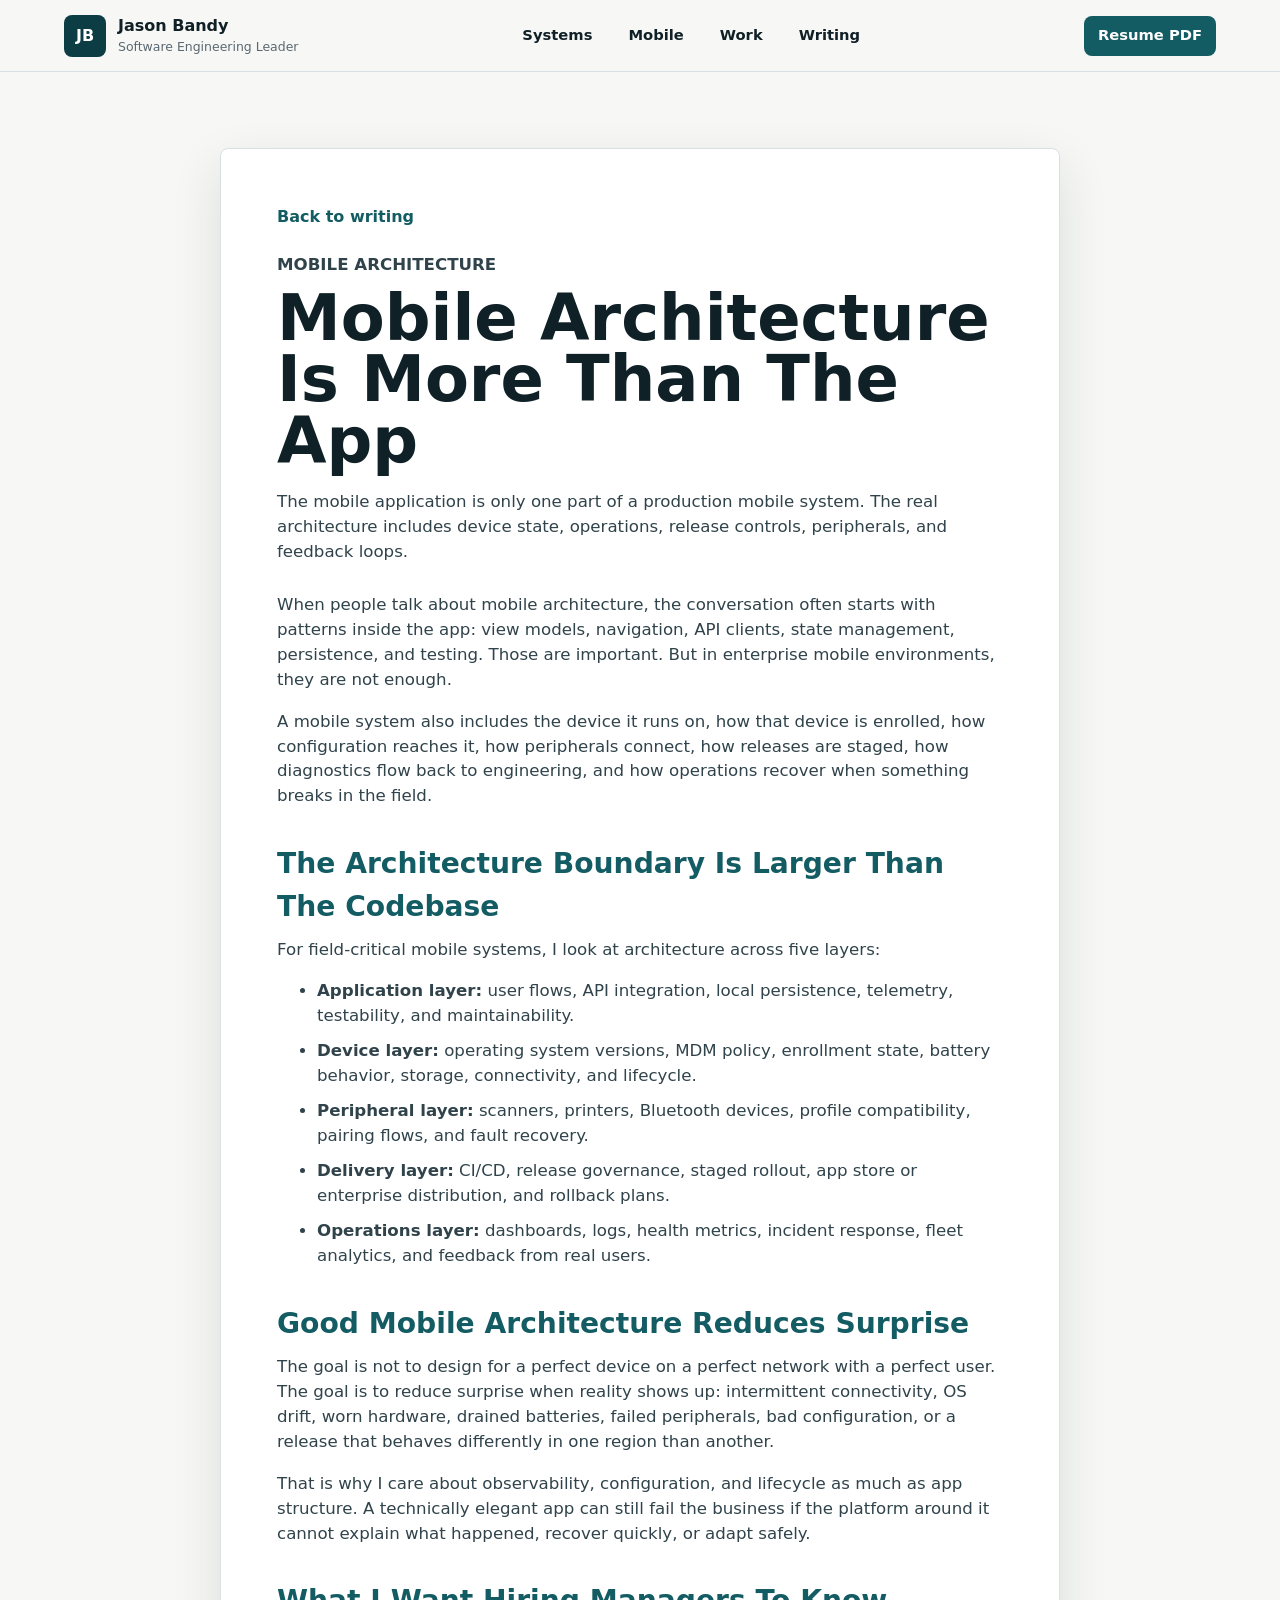
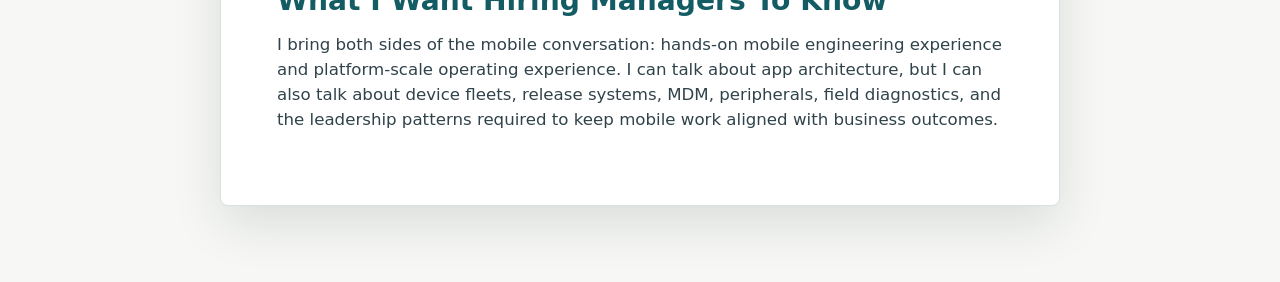
==== blog/mobile-architecture-more-than-the-app.html @ 9c54a7f9 "Add mobile architecture portfolio content" ====
<!DOCTYPE html>
<html lang="en">
<head>
  <meta charset="UTF-8">
  <meta name="viewport" content="width=device-width, initial-scale=1.0">
  <title>Mobile Architecture Is More Than The App - Jason Bandy</title>
  <link rel="stylesheet" href="../styles.css">
</head>
<body>
  <header class="topbar">
    <a class="brand" href="../index.html#overview" aria-label="Jason Bandy portfolio dashboard">
      <span class="brand-mark">JB</span>
      <span>
        <strong>Jason Bandy</strong>
        <small>Software Engineering Leader</small>
      </span>
    </a>
    <nav class="nav-links" aria-label="Primary navigation">
      <a href="../index.html#systems">Systems</a>
      <a href="../index.html#mobile-architecture">Mobile</a>
      <a href="../index.html#work-examples">Work</a>
      <a href="../index.html#writing">Writing</a>
    </nav>
    <a class="resume-link" href="../assets/jason-bandy-resume.pdf">Resume PDF</a>
  </header>

  <main class="article-page">
    <article class="article-shell">
      <a class="back-link" href="../index.html#writing">Back to writing</a>
      <p class="eyebrow">Mobile Architecture</p>
      <h1>Mobile Architecture Is More Than The App</h1>
      <p class="article-dek">The mobile application is only one part of a production mobile system. The real architecture includes device state, operations, release controls, peripherals, and feedback loops.</p>

      <p>When people talk about mobile architecture, the conversation often starts with patterns inside the app: view models, navigation, API clients, state management, persistence, and testing. Those are important. But in enterprise mobile environments, they are not enough.</p>

      <p>A mobile system also includes the device it runs on, how that device is enrolled, how configuration reaches it, how peripherals connect, how releases are staged, how diagnostics flow back to engineering, and how operations recover when something breaks in the field.</p>

      <h2>The Architecture Boundary Is Larger Than The Codebase</h2>
      <p>For field-critical mobile systems, I look at architecture across five layers:</p>
      <ul>
        <li><strong>Application layer:</strong> user flows, API integration, local persistence, telemetry, testability, and maintainability.</li>
        <li><strong>Device layer:</strong> operating system versions, MDM policy, enrollment state, battery behavior, storage, connectivity, and lifecycle.</li>
        <li><strong>Peripheral layer:</strong> scanners, printers, Bluetooth devices, profile compatibility, pairing flows, and fault recovery.</li>
        <li><strong>Delivery layer:</strong> CI/CD, release governance, staged rollout, app store or enterprise distribution, and rollback plans.</li>
        <li><strong>Operations layer:</strong> dashboards, logs, health metrics, incident response, fleet analytics, and feedback from real users.</li>
      </ul>

      <h2>Good Mobile Architecture Reduces Surprise</h2>
      <p>The goal is not to design for a perfect device on a perfect network with a perfect user. The goal is to reduce surprise when reality shows up: intermittent connectivity, OS drift, worn hardware, drained batteries, failed peripherals, bad configuration, or a release that behaves differently in one region than another.</p>

      <p>That is why I care about observability, configuration, and lifecycle as much as app structure. A technically elegant app can still fail the business if the platform around it cannot explain what happened, recover quickly, or adapt safely.</p>

      <h2>What I Want Hiring Managers To Know</h2>
      <p>I bring both sides of the mobile conversation: hands-on mobile engineering experience and platform-scale operating experience. I can talk about app architecture, but I can also talk about device fleets, release systems, MDM, peripherals, field diagnostics, and the leadership patterns required to keep mobile work aligned with business outcomes.</p>
    </article>
  </main>
</body>
</html>
---- styles.css ----
:root {
  --ink: #102027;
  --muted: #5a6871;
  --line: #d8e0e3;
  --teal: #145c63;
  --teal-dark: #0d3d44;
  --amber: #d08b2d;
  --coral: #c45b4c;
  --green: #5f8b6b;
  --paper: #f7f8f5;
  --panel: #ffffff;
  --shadow: 0 18px 50px rgba(16, 32, 39, 0.12);
}

* {
  box-sizing: border-box;
}

html {
  scroll-behavior: smooth;
}

body {
  margin: 0;
  color: var(--ink);
  background: var(--paper);
  font-family: Inter, ui-sans-serif, system-ui, -apple-system, BlinkMacSystemFont, "Segoe UI", sans-serif;
  line-height: 1.5;
}

a {
  color: inherit;
  text-decoration: none;
}

.topbar {
  position: sticky;
  top: 0;
  z-index: 20;
  display: flex;
  align-items: center;
  justify-content: space-between;
  gap: 24px;
  min-height: 72px;
  padding: 12px clamp(20px, 5vw, 72px);
  background: rgba(247, 248, 245, 0.92);
  border-bottom: 1px solid var(--line);
  backdrop-filter: blur(16px);
}

.brand {
  display: inline-flex;
  align-items: center;
  gap: 12px;
}

.brand-mark {
  display: grid;
  place-items: center;
  width: 42px;
  height: 42px;
  background: var(--teal-dark);
  color: white;
  border-radius: 8px;
  font-weight: 800;
}

.brand strong,
.brand small {
  display: block;
}

.brand small {
  color: var(--muted);
  font-size: 0.78rem;
}

.nav-links {
  display: flex;
  gap: 8px;
}

.nav-links a,
.resume-link,
.hero-actions a,
.contact-actions a {
  min-height: 40px;
  display: inline-flex;
  align-items: center;
  justify-content: center;
  padding: 0 14px;
  border-radius: 8px;
  font-weight: 700;
  font-size: 0.92rem;
}

.nav-links a:hover,
.resume-link:hover,
.secondary-action:hover,
.contact-actions a:hover {
  background: #e8eeee;
}

.resume-link,
.primary-action {
  background: var(--teal);
  color: white;
}

.resume-link:hover,
.primary-action:hover {
  background: var(--teal-dark);
}

.hero {
  position: relative;
  min-height: calc(100vh - 72px);
  display: grid;
  grid-template-columns: minmax(0, 1.2fr) minmax(260px, 0.55fr);
  align-items: end;
  gap: 28px;
  overflow: hidden;
  padding: clamp(36px, 7vw, 84px) clamp(20px, 5vw, 72px);
  color: white;
}

.hero-image,
.hero-shade {
  position: absolute;
  inset: 0;
}

.hero-image {
  width: 100%;
  height: 100%;
  object-fit: cover;
}

.hero-shade {
  background:
    linear-gradient(90deg, rgba(8, 25, 30, 0.94) 0%, rgba(8, 25, 30, 0.76) 42%, rgba(8, 25, 30, 0.28) 100%),
    linear-gradient(0deg, rgba(8, 25, 30, 0.42), rgba(8, 25, 30, 0.05));
}

.hero-content,
.status-panel {
  position: relative;
  z-index: 1;
}

.eyebrow {
  margin: 0 0 10px;
  color: var(--amber);
  font-size: 0.78rem;
  font-weight: 800;
  letter-spacing: 0;
  text-transform: uppercase;
}

h1,
h2,
h3,
p {
  margin-top: 0;
}

h1 {
  max-width: 930px;
  margin-bottom: 18px;
  font-size: clamp(2.25rem, 5.1vw, 4.7rem);
  line-height: 0.96;
  letter-spacing: 0;
}

.hero-copy {
  max-width: 740px;
  margin-bottom: 28px;
  color: rgba(255, 255, 255, 0.86);
  font-size: clamp(1rem, 1.5vw, 1.25rem);
}

.hero-actions {
  display: flex;
  flex-wrap: wrap;
  gap: 10px;
}

.secondary-action {
  border: 1px solid rgba(255, 255, 255, 0.35);
  color: white;
}

.status-panel {
  align-self: end;
  display: grid;
  gap: 12px;
  padding: 18px;
  border: 1px solid rgba(255, 255, 255, 0.24);
  border-radius: 8px;
  background: rgba(13, 61, 68, 0.76);
  box-shadow: var(--shadow);
  backdrop-filter: blur(16px);
}

.status-panel div {
  padding-bottom: 12px;
  border-bottom: 1px solid rgba(255, 255, 255, 0.18);
}

.status-panel div:last-child {
  padding-bottom: 0;
  border-bottom: 0;
}

.status-label {
  display: block;
  margin-bottom: 4px;
  color: rgba(255, 255, 255, 0.65);
  font-size: 0.78rem;
  text-transform: uppercase;
}

.status-panel strong {
  font-size: 1rem;
}

.metrics-band {
  display: grid;
  grid-template-columns: repeat(4, 1fr);
  gap: 1px;
  background: var(--line);
  border-top: 1px solid var(--line);
  border-bottom: 1px solid var(--line);
}

.metrics-band article {
  padding: 24px clamp(18px, 4vw, 40px);
  background: var(--panel);
}

.metric-value,
.metric-label {
  display: block;
}

.metric-value {
  color: var(--teal);
  font-size: clamp(1.8rem, 3vw, 3rem);
  font-weight: 850;
  line-height: 1;
}

.metric-label {
  margin-top: 8px;
  color: var(--muted);
  font-weight: 700;
}

.dashboard-section {
  padding: clamp(46px, 7vw, 86px) clamp(20px, 5vw, 72px);
}

.section-heading {
  display: flex;
  align-items: end;
  justify-content: space-between;
  gap: 24px;
  margin-bottom: 24px;
}

.section-heading h2,
.contact-section h2 {
  max-width: 780px;
  margin: 0;
  font-size: clamp(1.65rem, 3.2vw, 3.1rem);
  line-height: 1.03;
  letter-spacing: 0;
}

.segmented-control {
  display: inline-flex;
  flex: 0 0 auto;
  padding: 4px;
  border: 1px solid var(--line);
  border-radius: 8px;
  background: white;
}

.segment {
  min-width: 64px;
  min-height: 36px;
  border: 0;
  border-radius: 6px;
  background: transparent;
  color: var(--muted);
  font: inherit;
  font-weight: 800;
  cursor: pointer;
}

.segment.active {
  background: var(--ink);
  color: white;
}

.project-grid,
.skills-board {
  display: grid;
  grid-template-columns: repeat(4, minmax(0, 1fr));
  gap: 16px;
}

.project-card,
.skills-board article,
.impact-panel,
.architecture-lead,
.architecture-grid article,
.case-study-card,
.blog-card {
  border: 1px solid var(--line);
  border-radius: 8px;
  background: var(--panel);
  box-shadow: 0 10px 28px rgba(16, 32, 39, 0.07);
}

.project-card {
  display: flex;
  flex-direction: column;
  min-height: 380px;
  padding: 20px;
  transition: transform 180ms ease, box-shadow 180ms ease, opacity 160ms ease;
}

.project-card:hover {
  transform: translateY(-4px);
  box-shadow: var(--shadow);
}

.project-card.hidden {
  display: none;
}

.card-topline {
  display: flex;
  align-items: center;
  justify-content: space-between;
  gap: 12px;
  margin-bottom: 18px;
  color: var(--muted);
  font-size: 0.8rem;
  font-weight: 800;
  text-transform: uppercase;
}

.card-topline strong {
  color: var(--coral);
  font-size: 1.15rem;
}

.project-card h3,
.skills-board h3,
.impact-panel h3,
.timeline h3 {
  margin-bottom: 8px;
  font-size: 1.12rem;
}

.project-card p,
.skills-board p,
.timeline p,
.architecture-lead p,
.architecture-grid p,
.case-study-card p,
.blog-card p {
  color: var(--muted);
}

.project-card ul {
  margin: auto 0 0;
  padding-left: 18px;
  color: #30434b;
}

.project-card li {
  margin-top: 8px;
}

.mobile-architecture-section {
  background: #ffffff;
}

.architecture-layout {
  display: grid;
  grid-template-columns: minmax(280px, 0.52fr) minmax(0, 1fr);
  gap: 18px;
}

.architecture-lead {
  padding: 26px;
  background: var(--ink);
  color: white;
}

.architecture-lead h3 {
  margin-bottom: 12px;
  font-size: clamp(1.5rem, 3vw, 2.5rem);
  line-height: 1;
}

.architecture-lead p {
  color: rgba(255, 255, 255, 0.78);
}

.architecture-grid {
  display: grid;
  grid-template-columns: repeat(2, minmax(0, 1fr));
  gap: 16px;
}

.architecture-grid article {
  min-height: 220px;
  padding: 22px;
}

.architecture-grid span {
  display: inline-flex;
  align-items: center;
  justify-content: center;
  width: 34px;
  height: 34px;
  margin-bottom: 18px;
  border-radius: 8px;
  background: #e8eeee;
  color: var(--teal);
  font-weight: 850;
}

.work-section {
  background: #eef3f1;
}

.case-study-grid,
.blog-grid {
  display: grid;
  grid-template-columns: repeat(4, minmax(0, 1fr));
  gap: 16px;
}

.case-study-card {
  min-height: 420px;
  padding: 22px;
}

.case-meta,
.blog-kicker {
  display: block;
  margin-bottom: 14px;
  color: var(--coral);
  font-size: 0.76rem;
  font-weight: 850;
  text-transform: uppercase;
}

.case-study-card h3,
.blog-card h3 {
  margin-bottom: 12px;
  font-size: 1.22rem;
  line-height: 1.15;
}

.case-problem {
  padding-top: 14px;
  border-top: 1px solid var(--line);
}

.writing-section {
  background: #ffffff;
}

.blog-grid {
  grid-template-columns: 1.25fr 1fr 1fr;
}

.blog-card {
  display: flex;
  flex-direction: column;
  min-height: 270px;
  padding: 24px;
}

.featured-post {
  background: var(--teal-dark);
  color: white;
}

.featured-post p {
  color: rgba(255, 255, 255, 0.76);
}

.blog-card a {
  align-self: flex-start;
  margin-top: auto;
  min-height: 38px;
  display: inline-flex;
  align-items: center;
  padding: 0 12px;
  border: 1px solid var(--line);
  border-radius: 8px;
  color: var(--teal);
  font-weight: 850;
}

.featured-post a {
  border-color: rgba(255, 255, 255, 0.26);
  color: white;
}

.article-page {
  padding: clamp(34px, 6vw, 76px) clamp(20px, 5vw, 72px);
}

.article-shell {
  max-width: 840px;
  margin: 0 auto;
  padding: clamp(28px, 5vw, 56px);
  border: 1px solid var(--line);
  border-radius: 8px;
  background: white;
  box-shadow: var(--shadow);
}

.article-shell h1 {
  max-width: 780px;
  color: var(--ink);
  font-size: clamp(2.1rem, 5vw, 4.1rem);
}

.article-shell h2 {
  margin-top: 34px;
  margin-bottom: 10px;
  color: var(--teal);
  font-size: clamp(1.25rem, 2.2vw, 1.8rem);
}

.article-shell p,
.article-shell li {
  color: #30434b;
  font-size: 1.04rem;
}

.article-shell li {
  margin-bottom: 10px;
}

.article-dek {
  margin-bottom: 28px;
  color: var(--muted);
  font-size: 1.18rem;
}

.back-link {
  display: inline-flex;
  margin-bottom: 24px;
  color: var(--teal);
  font-weight: 850;
}

.split-layout {
  display: grid;
  grid-template-columns: minmax(0, 1fr) 360px;
  gap: 28px;
  background: #eef3f1;
}

.split-layout .section-heading {
  grid-column: 1 / -1;
  margin-bottom: 0;
}

.timeline {
  display: grid;
  gap: 14px;
}

.timeline-item {
  display: grid;
  grid-template-columns: 140px minmax(0, 1fr);
  gap: 20px;
  padding: 18px 0;
  border-bottom: 1px solid #c9d5d2;
}

.timeline-item:first-child {
  padding-top: 0;
}

.timeline-item time {
  color: var(--teal);
  font-weight: 850;
}

.timeline-item p {
  margin-bottom: 0;
}

.impact-panel {
  align-self: start;
  position: sticky;
  top: 96px;
  padding: 22px;
}

.bar-row {
  margin-top: 18px;
}

.bar-row span:first-child {
  display: block;
  margin-bottom: 8px;
  color: var(--muted);
  font-weight: 800;
}

.bar {
  height: 10px;
  overflow: hidden;
  border-radius: 999px;
  background: #d9e1de;
}

.bar span {
  display: block;
  height: 100%;
  border-radius: inherit;
  background: var(--green);
}

.skills-board {
  grid-template-columns: repeat(3, minmax(0, 1fr));
}

.skills-board article {
  min-height: 184px;
  padding: 22px;
}

.contact-section {
  display: grid;
  grid-template-columns: minmax(0, 1fr) minmax(280px, 420px);
  gap: 32px;
  align-items: center;
  background: var(--ink);
  color: white;
}

.contact-actions {
  display: grid;
  gap: 10px;
}

.contact-actions a {
  justify-content: flex-start;
  border: 1px solid rgba(255, 255, 255, 0.22);
}

@media (max-width: 1050px) {
  .project-grid,
  .skills-board,
  .case-study-grid,
  .blog-grid {
    grid-template-columns: repeat(2, minmax(0, 1fr));
  }

  .metrics-band {
    grid-template-columns: repeat(2, 1fr);
  }

  .hero,
  .split-layout,
  .contact-section,
  .architecture-layout {
    grid-template-columns: 1fr;
  }

  .impact-panel {
    position: static;
  }
}

@media (max-width: 760px) {
  .topbar {
    position: static;
    align-items: flex-start;
    flex-direction: column;
  }

  .nav-links {
    width: 100%;
    overflow-x: auto;
    padding-bottom: 2px;
  }

  .resume-link {
    width: 100%;
  }

  .hero {
    min-height: 820px;
    align-items: end;
    padding-top: 72px;
  }

  .section-heading {
    align-items: stretch;
    flex-direction: column;
  }

  .segmented-control {
    width: 100%;
    overflow-x: auto;
  }

  .segment {
    flex: 1;
  }

  .project-grid,
  .skills-board,
  .metrics-band,
  .architecture-grid,
  .case-study-grid,
  .blog-grid {
    grid-template-columns: 1fr;
  }

  .timeline-item {
    grid-template-columns: 1fr;
    gap: 6px;
  }
}
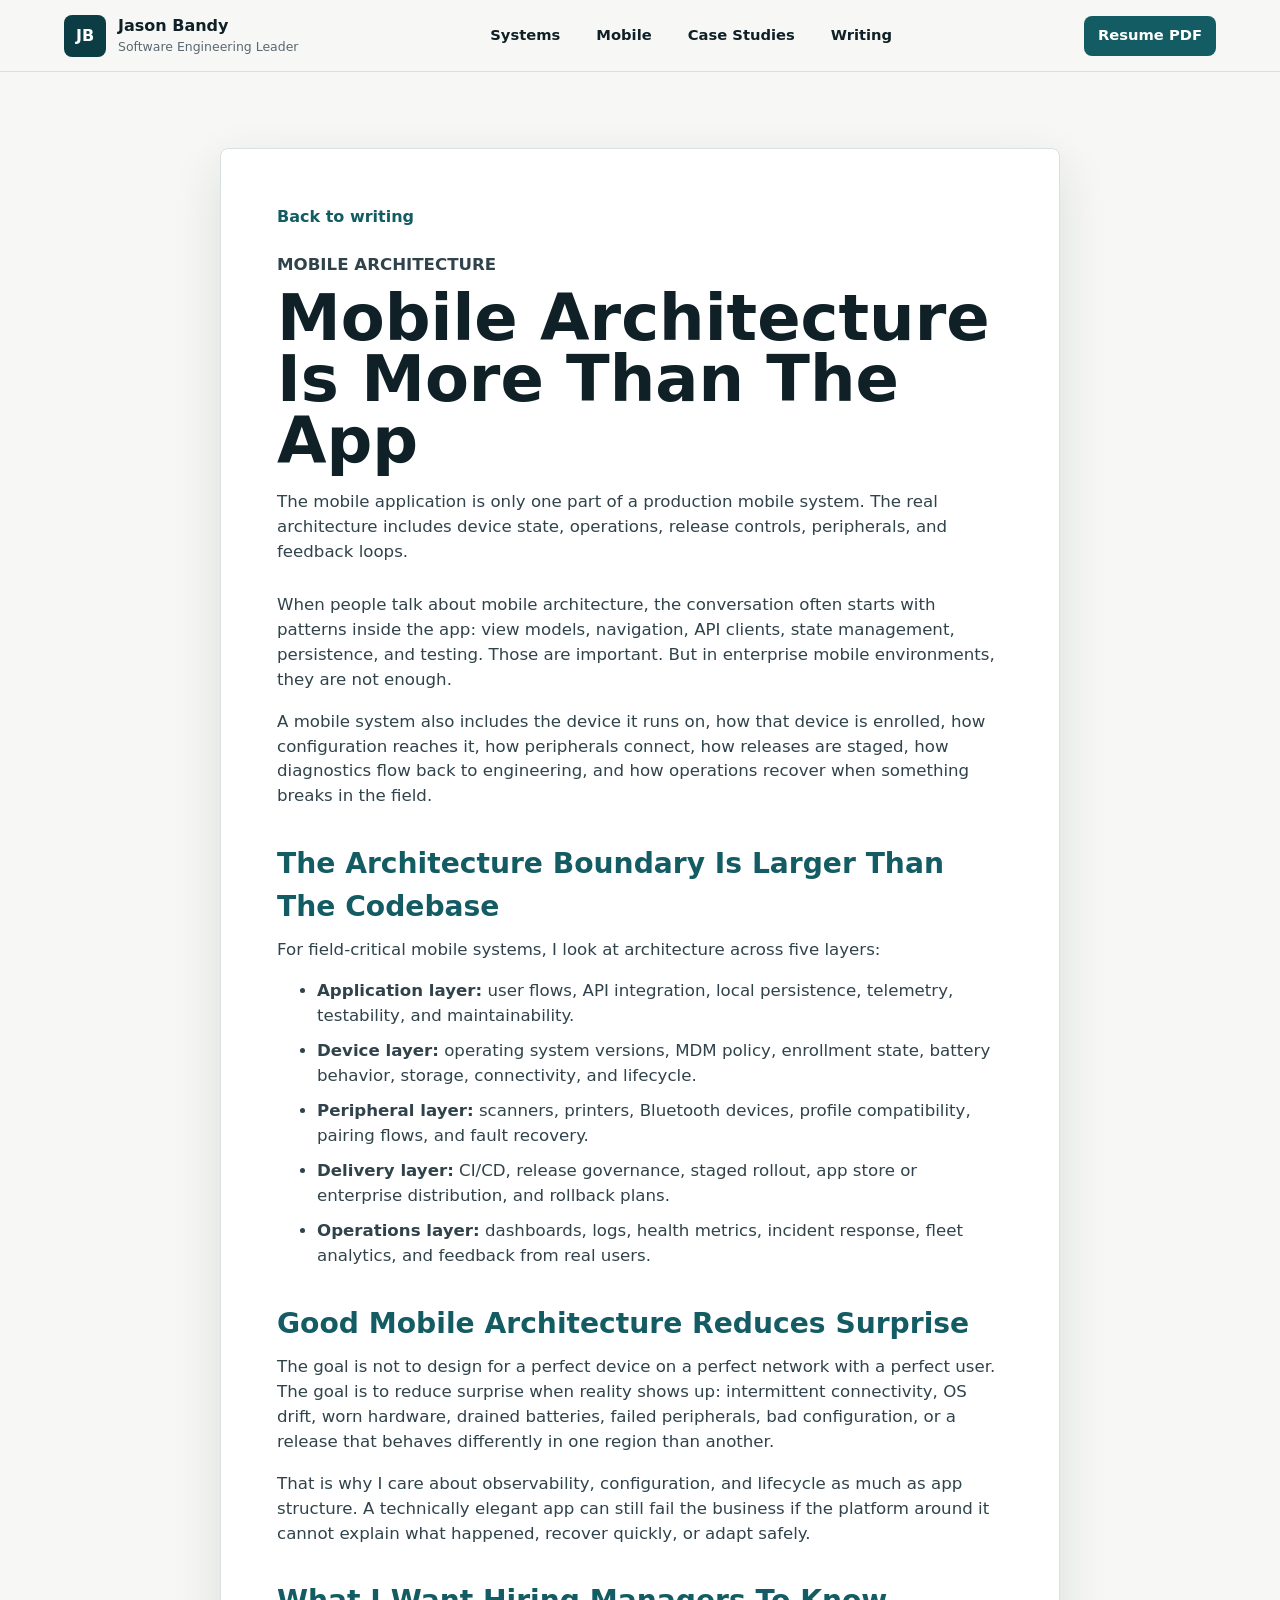
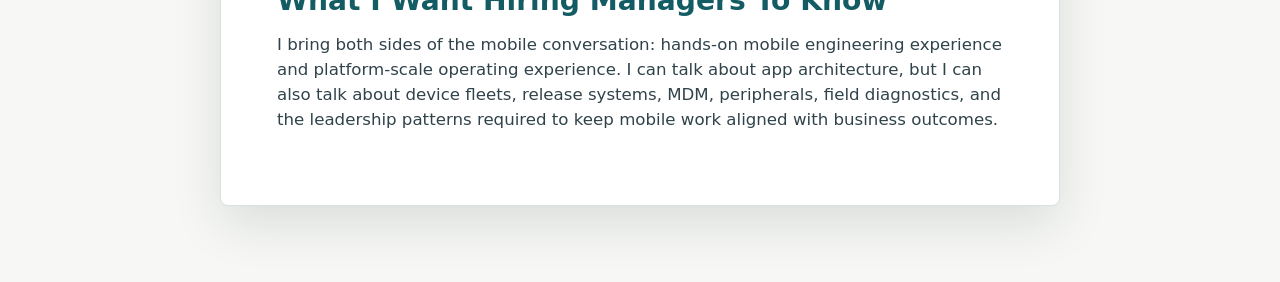
==== commit 36f1b943: "Add tabbed case studies section" ====
--- a/blog/mobile-architecture-more-than-the-app.html
+++ b/blog/mobile-architecture-more-than-the-app.html
@@ -18,7 +18,7 @@
     <nav class="nav-links" aria-label="Primary navigation">
       <a href="../index.html#systems">Systems</a>
       <a href="../index.html#mobile-architecture">Mobile</a>
-      <a href="../index.html#work-examples">Work</a>
+      <a href="../index.html#case-studies">Case Studies</a>
       <a href="../index.html#writing">Writing</a>
     </nav>
     <a class="resume-link" href="../assets/jason-bandy-resume.pdf">Resume PDF</a>
--- a/styles.css
+++ b/styles.css
@@ -316,7 +316,8 @@
 .architecture-lead,
 .architecture-grid article,
 .case-study-card,
-.blog-card {
+.blog-card,
+.case-study-panel {
   border: 1px solid var(--line);
   border-radius: 8px;
   background: var(--panel);
@@ -371,7 +372,8 @@
 .architecture-lead p,
 .architecture-grid p,
 .case-study-card p,
-.blog-card p {
+.blog-card p,
+.case-study-panel p {
   color: var(--muted);
 }
 
@@ -437,6 +439,120 @@
 
 .work-section {
   background: #eef3f1;
+}
+
+.case-tabs {
+  display: flex;
+  gap: 8px;
+  margin-bottom: 16px;
+  overflow-x: auto;
+  padding-bottom: 2px;
+}
+
+.case-tab {
+  min-height: 42px;
+  flex: 0 0 auto;
+  padding: 0 14px;
+  border: 1px solid var(--line);
+  border-radius: 8px;
+  background: white;
+  color: var(--muted);
+  font: inherit;
+  font-size: 0.92rem;
+  font-weight: 850;
+  cursor: pointer;
+}
+
+.case-tab.active {
+  border-color: var(--ink);
+  background: var(--ink);
+  color: white;
+}
+
+.case-study-stage {
+  min-height: 620px;
+}
+
+.case-study-panel {
+  display: none;
+  overflow: hidden;
+}
+
+.case-study-panel.active {
+  display: block;
+}
+
+.case-panel-header {
+  padding: clamp(22px, 4vw, 38px);
+  background: var(--teal-dark);
+  color: white;
+}
+
+.case-panel-header .case-meta {
+  color: var(--amber);
+}
+
+.case-panel-header h3 {
+  max-width: 860px;
+  margin-bottom: 12px;
+  font-size: clamp(1.8rem, 4vw, 3.25rem);
+  line-height: 1;
+}
+
+.case-panel-header p {
+  max-width: 860px;
+  margin-bottom: 0;
+  color: rgba(255, 255, 255, 0.78);
+  font-size: 1.08rem;
+}
+
+.case-panel-grid {
+  display: grid;
+  grid-template-columns: repeat(4, minmax(0, 1fr));
+  border-top: 1px solid rgba(255, 255, 255, 0.14);
+}
+
+.case-panel-grid div {
+  min-height: 280px;
+  padding: 24px;
+  border-right: 1px solid var(--line);
+}
+
+.case-panel-grid div:last-child {
+  border-right: 0;
+}
+
+.case-panel-grid h4 {
+  margin: 0 0 10px;
+  color: var(--teal);
+  font-size: 1.04rem;
+}
+
+.case-artifacts {
+  display: flex;
+  flex-wrap: wrap;
+  gap: 8px;
+  align-items: center;
+  padding: 18px 24px;
+  border-top: 1px solid var(--line);
+  background: #fbfcfa;
+}
+
+.case-artifacts span {
+  margin-right: 6px;
+  color: var(--muted);
+  font-weight: 800;
+}
+
+.case-artifacts strong {
+  min-height: 32px;
+  display: inline-flex;
+  align-items: center;
+  padding: 0 10px;
+  border-radius: 8px;
+  background: #e8eeee;
+  color: var(--teal-dark);
+  font-size: 0.84rem;
 }
 
 .case-study-grid,
@@ -667,8 +783,13 @@
   .project-grid,
   .skills-board,
   .case-study-grid,
-  .blog-grid {
+  .blog-grid,
+  .case-panel-grid {
     grid-template-columns: repeat(2, minmax(0, 1fr));
+  }
+
+  .case-panel-grid div:nth-child(2) {
+    border-right: 0;
   }
 
   .metrics-band {
@@ -729,8 +850,23 @@
   .metrics-band,
   .architecture-grid,
   .case-study-grid,
-  .blog-grid {
+  .blog-grid,
+  .case-panel-grid {
     grid-template-columns: 1fr;
+  }
+
+  .case-study-stage {
+    min-height: 0;
+  }
+
+  .case-panel-grid div {
+    min-height: auto;
+    border-right: 0;
+    border-bottom: 1px solid var(--line);
+  }
+
+  .case-panel-grid div:last-child {
+    border-bottom: 0;
   }
 
   .timeline-item {
